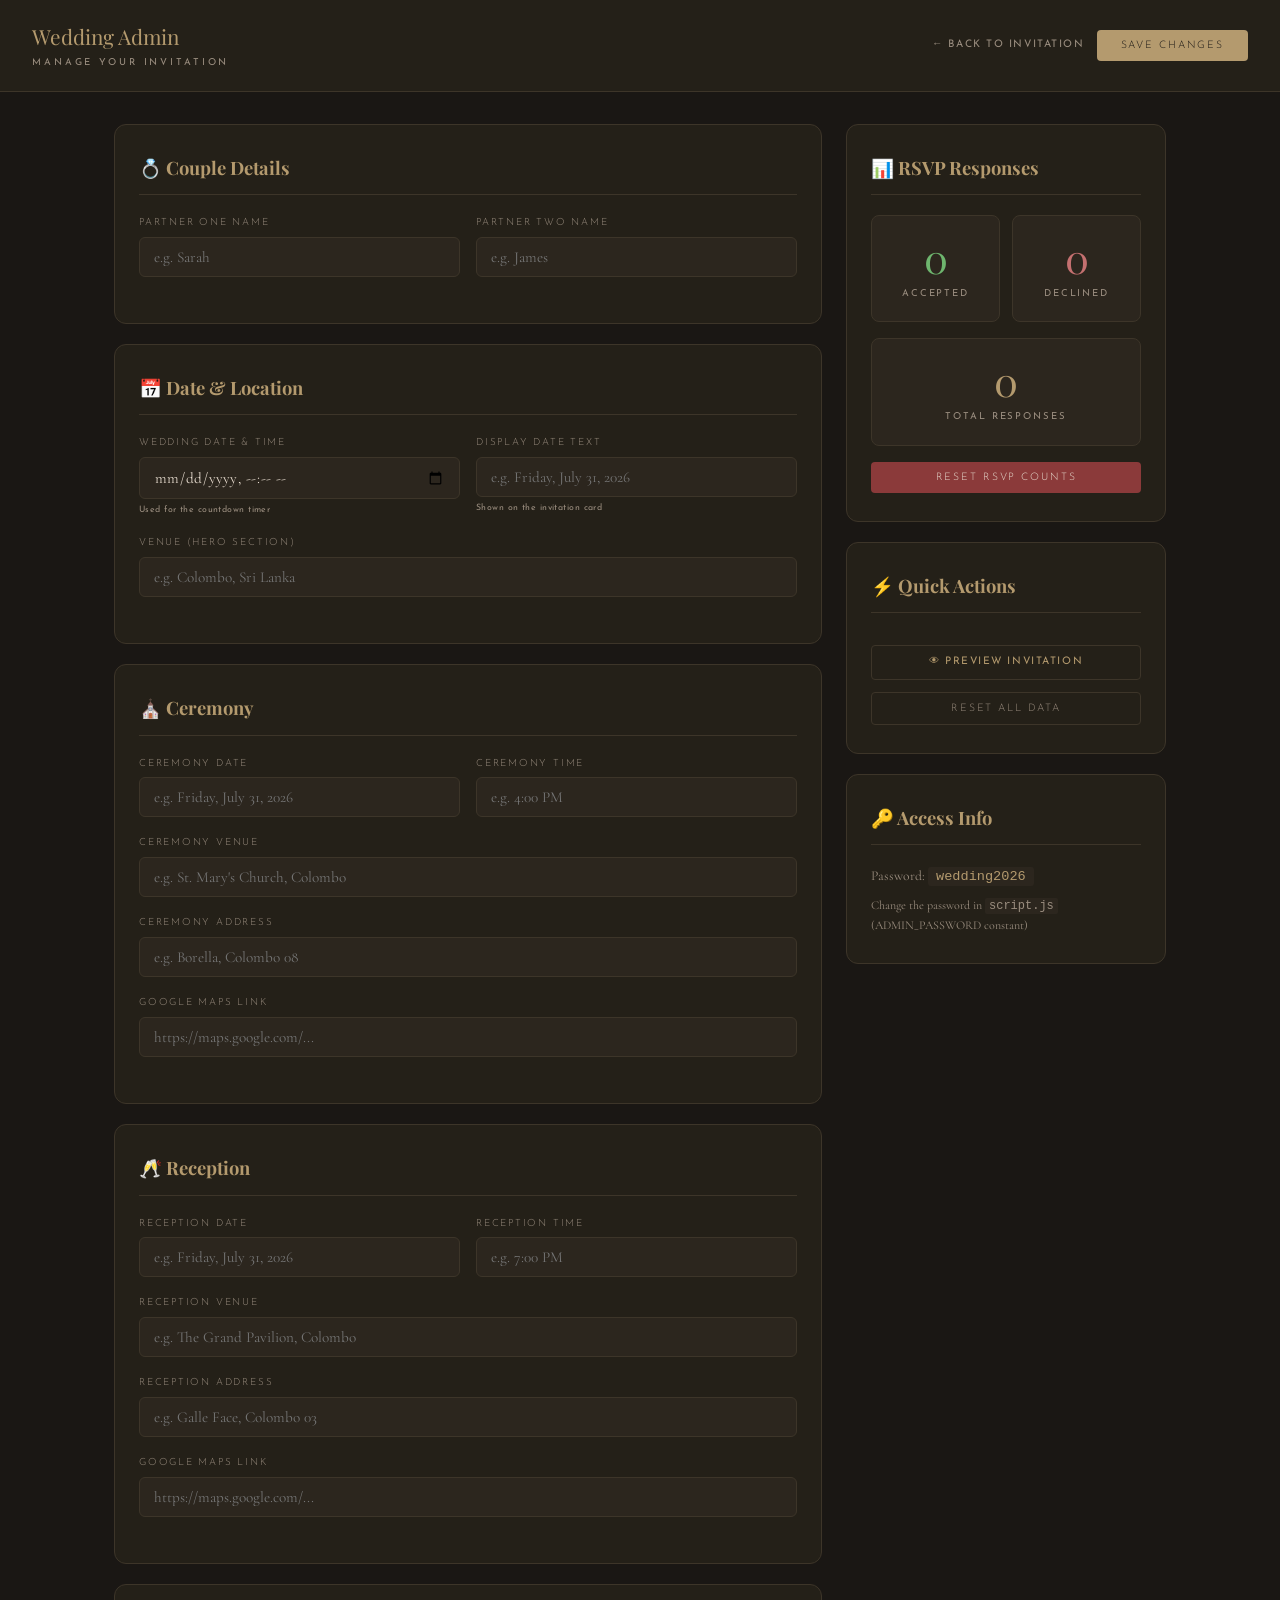
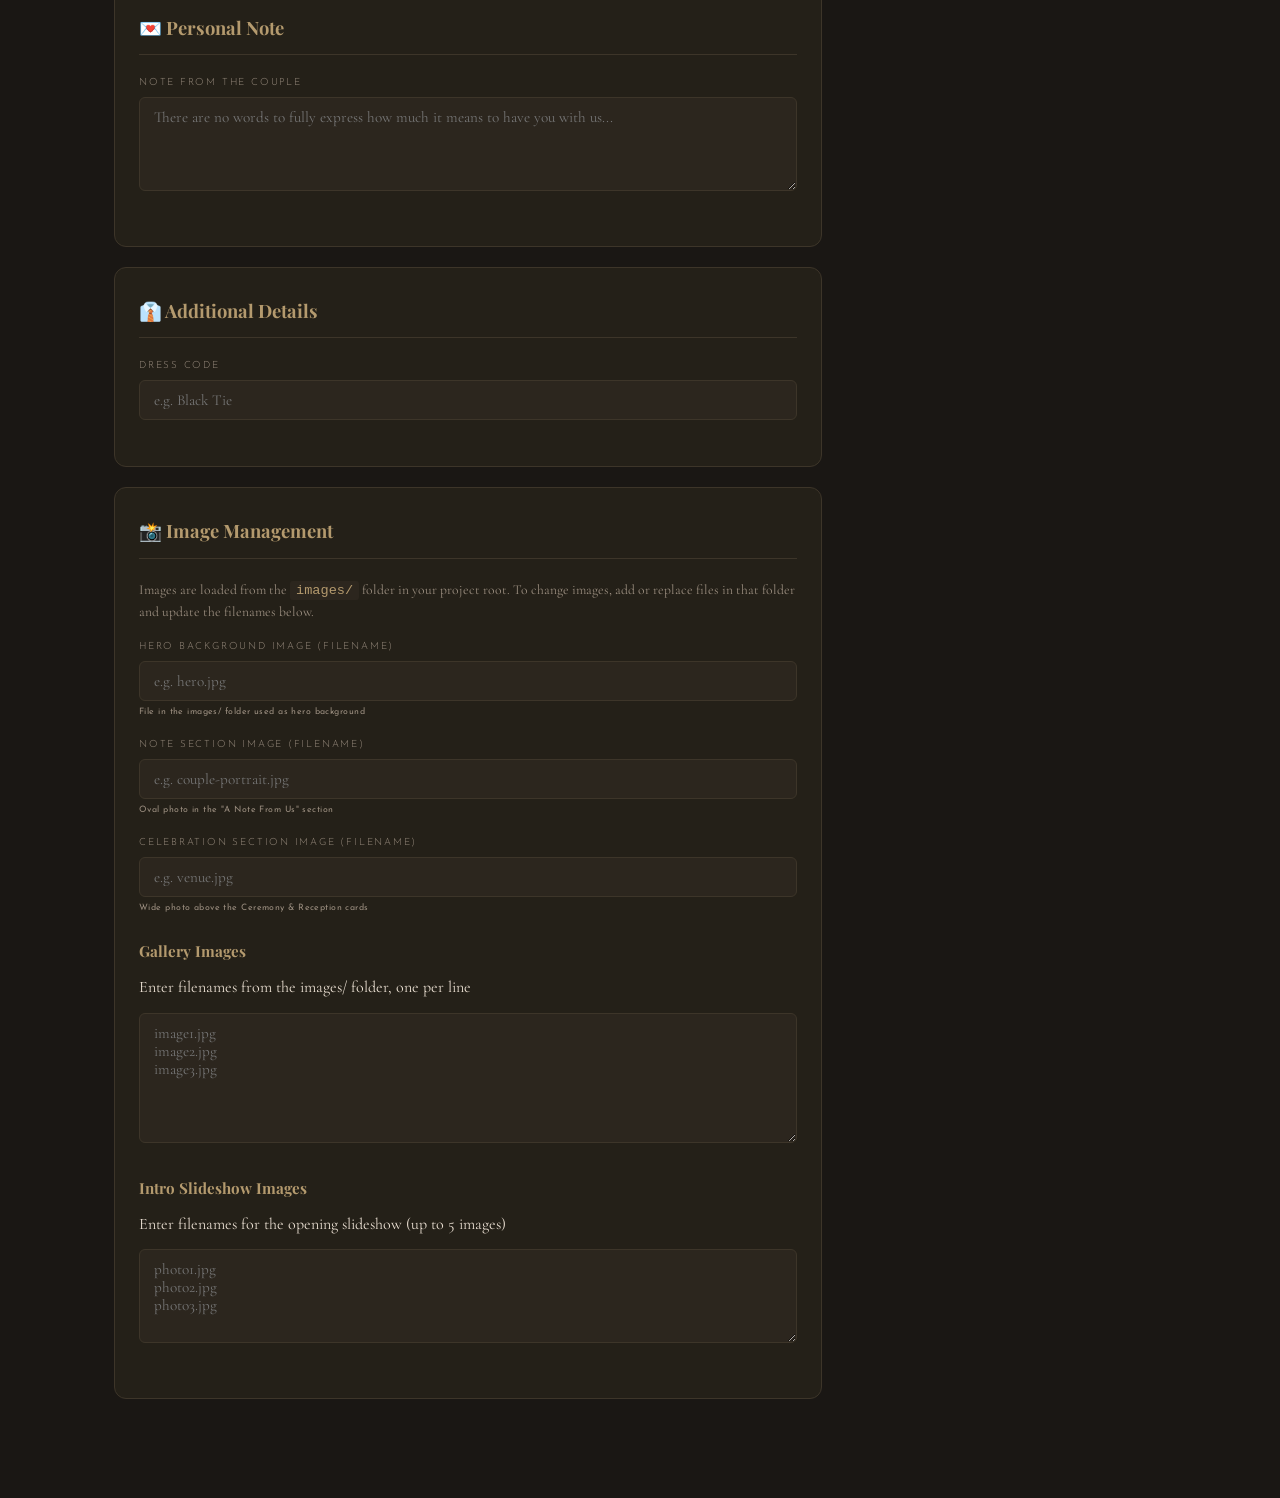
==== admin.html @ 4bf05285 "Initial commit" ====
<!DOCTYPE html>
<html lang="en">
<head>
    <meta charset="UTF-8">
    <meta name="viewport" content="width=device-width, initial-scale=1.0">
    <title>Admin Panel — Wedding Invitation</title>
    <link rel="preconnect" href="https://fonts.googleapis.com">
    <link rel="preconnect" href="https://fonts.gstatic.com" crossorigin>
    <link href="https://fonts.googleapis.com/css2?family=Cormorant+Garamond:wght@400;500;600&family=Josefin+Sans:wght@300;400&family=Playfair+Display:wght@400;500;600&display=swap" rel="stylesheet">
    <style>
        *, *::before, *::after { margin: 0; padding: 0; box-sizing: border-box; }

        :root {
            --bg: #1a1714;
            --bg-card: #242018;
            --bg-input: #2c261e;
            --border: #3d3529;
            --border-focus: #b49a6e;
            --text: #e8ddd0;
            --text-muted: #9a8d7f;
            --text-gold: #b49a6e;
            --accent: #4a3628;
            --accent-hover: #5a4638;
            --danger: #8b3a3a;
            --success: #3a6b3a;
            --font-display: 'Playfair Display', serif;
            --font-body: 'Cormorant Garamond', serif;
            --font-sans: 'Josefin Sans', sans-serif;
        }

        body {
            font-family: var(--font-body);
            background: var(--bg);
            color: var(--text);
            line-height: 1.6;
            min-height: 100vh;
        }

        /* ── Header ── */
        .admin-header {
            background: var(--bg-card);
            border-bottom: 1px solid var(--border);
            padding: 20px 32px;
            display: flex;
            justify-content: space-between;
            align-items: center;
            position: sticky;
            top: 0;
            z-index: 100;
        }

        .admin-logo {
            font-family: var(--font-display);
            font-size: 1.3rem;
            color: var(--text-gold);
        }

        .admin-logo span {
            font-family: var(--font-sans);
            font-size: 0.6rem;
            letter-spacing: 0.3em;
            text-transform: uppercase;
            color: var(--text-muted);
            display: block;
            margin-top: 2px;
        }

        .admin-actions {
            display: flex;
            gap: 12px;
            align-items: center;
        }

        .btn {
            font-family: var(--font-sans);
            font-weight: 300;
            font-size: 0.65rem;
            letter-spacing: 0.18em;
            text-transform: uppercase;
            padding: 10px 24px;
            border: none;
            border-radius: 4px;
            cursor: pointer;
            transition: all 0.3s;
        }

        .btn-primary {
            background: var(--text-gold);
            color: var(--bg);
        }

        .btn-primary:hover {
            background: #c9ad80;
            transform: translateY(-1px);
        }

        .btn-outline {
            background: transparent;
            border: 1px solid var(--border);
            color: var(--text-muted);
        }

        .btn-outline:hover {
            border-color: var(--text-gold);
            color: var(--text-gold);
        }

        .btn-danger {
            background: var(--danger);
            color: var(--text);
        }

        .btn-danger:hover {
            background: #a04444;
        }

        /* ── Layout ── */
        .admin-body {
            max-width: 1100px;
            margin: 0 auto;
            padding: 32px 24px 80px;
            display: grid;
            grid-template-columns: 1fr 320px;
            gap: 24px;
        }

        @media (max-width: 900px) {
            .admin-body { grid-template-columns: 1fr; }
        }

        /* ── Cards ── */
        .card {
            background: var(--bg-card);
            border: 1px solid var(--border);
            border-radius: 12px;
            padding: 28px 24px;
            margin-bottom: 20px;
        }

        .card-title {
            font-family: var(--font-display);
            font-size: 1.15rem;
            color: var(--text-gold);
            margin-bottom: 20px;
            padding-bottom: 12px;
            border-bottom: 1px solid var(--border);
        }

        /* ── Form ── */
        .form-row {
            display: grid;
            grid-template-columns: 1fr 1fr;
            gap: 16px;
        }

        @media (max-width: 600px) {
            .form-row { grid-template-columns: 1fr; }
        }

        .form-group {
            margin-bottom: 18px;
        }

        .form-group label {
            display: block;
            font-family: var(--font-sans);
            font-weight: 300;
            font-size: 0.62rem;
            letter-spacing: 0.18em;
            text-transform: uppercase;
            color: var(--text-muted);
            margin-bottom: 6px;
        }

        .form-group input,
        .form-group textarea,
        .form-group select {
            width: 100%;
            font-family: var(--font-body);
            font-size: 0.95rem;
            color: var(--text);
            background: var(--bg-input);
            border: 1px solid var(--border);
            border-radius: 6px;
            padding: 10px 14px;
            outline: none;
            transition: border-color 0.3s, box-shadow 0.3s;
        }

        .form-group input:focus,
        .form-group textarea:focus,
        .form-group select:focus {
            border-color: var(--border-focus);
            box-shadow: 0 0 0 3px rgba(180, 154, 110, 0.12);
        }

        .form-group textarea {
            resize: vertical;
            min-height: 80px;
        }

        .form-group .hint {
            font-family: var(--font-sans);
            font-size: 0.55rem;
            color: var(--text-muted);
            margin-top: 4px;
            letter-spacing: 0.05em;
        }

        /* ── RSVP Stats ── */
        .stats-grid {
            display: grid;
            grid-template-columns: 1fr 1fr;
            gap: 12px;
            margin-bottom: 16px;
        }

        .stat-box {
            background: var(--bg-input);
            border: 1px solid var(--border);
            border-radius: 8px;
            padding: 20px 16px;
            text-align: center;
        }

        .stat-number {
            font-family: var(--font-display);
            font-size: 2.5rem;
            color: var(--text-gold);
            line-height: 1.1;
        }

        .stat-label {
            font-family: var(--font-sans);
            font-size: 0.6rem;
            letter-spacing: 0.2em;
            text-transform: uppercase;
            color: var(--text-muted);
            margin-top: 6px;
        }

        .stat-box.accepted .stat-number { color: #6eb56e; }
        .stat-box.declined .stat-number { color: #c47070; }

        /* ── Gallery Management ── */
        .gallery-preview-grid {
            display: grid;
            grid-template-columns: repeat(auto-fill, minmax(100px, 1fr));
            gap: 8px;
            margin-top: 12px;
        }

        .gallery-preview-item {
            aspect-ratio: 1;
            border-radius: 6px;
            overflow: hidden;
            position: relative;
            border: 1px solid var(--border);
        }

        .gallery-preview-item img {
            width: 100%;
            height: 100%;
            object-fit: cover;
        }

        .gallery-preview-item .remove-btn {
            position: absolute;
            top: 4px;
            right: 4px;
            width: 20px;
            height: 20px;
            background: rgba(139, 58, 58, 0.9);
            color: white;
            border: none;
            border-radius: 50%;
            font-size: 0.65rem;
            cursor: pointer;
            display: flex;
            align-items: center;
            justify-content: center;
            opacity: 0;
            transition: opacity 0.2s;
        }

        .gallery-preview-item:hover .remove-btn {
            opacity: 1;
        }

        /* ── Toast ── */
        .toast {
            position: fixed;
            bottom: 24px;
            right: 24px;
            background: var(--bg-card);
            border: 1px solid var(--text-gold);
            border-radius: 8px;
            padding: 14px 24px;
            font-family: var(--font-body);
            font-size: 0.95rem;
            color: var(--text-gold);
            box-shadow: 0 10px 30px rgba(0, 0, 0, 0.3);
            transform: translateY(20px);
            opacity: 0;
            transition: all 0.4s;
            z-index: 200;
        }

        .toast.show {
            transform: translateY(0);
            opacity: 1;
        }

        /* ── Preview link ── */
        .preview-link {
            display: inline-flex;
            align-items: center;
            gap: 6px;
            font-family: var(--font-sans);
            font-size: 0.65rem;
            letter-spacing: 0.15em;
            text-transform: uppercase;
            color: var(--text-gold);
            text-decoration: none;
            border: 1px solid var(--border);
            border-radius: 4px;
            padding: 8px 16px;
            margin-top: 12px;
            transition: all 0.3s;
        }

        .preview-link:hover {
            border-color: var(--text-gold);
            background: rgba(180, 154, 110, 0.08);
        }

        .back-link {
            display: inline-flex;
            align-items: center;
            gap: 6px;
            color: var(--text-muted);
            text-decoration: none;
            font-family: var(--font-sans);
            font-size: 0.65rem;
            letter-spacing: 0.15em;
            text-transform: uppercase;
            transition: color 0.3s;
        }

        .back-link:hover { color: var(--text-gold); }
    </style>
</head>
<body>
    <!-- ── Header ── -->
    <header class="admin-header">
        <div>
            <div class="admin-logo">
                Wedding Admin
                <span>Manage Your Invitation</span>
            </div>
        </div>
        <div class="admin-actions">
            <a href="index.html" class="back-link">← Back to Invitation</a>
            <button class="btn btn-primary" id="btn-save" onclick="saveAllData()">Save Changes</button>
        </div>
    </header>

    <!-- ── Body ── -->
    <div class="admin-body">
        <!-- LEFT COLUMN: Forms -->
        <div class="admin-main">

            <!-- Couple Details -->
            <div class="card">
                <h2 class="card-title">💍 Couple Details</h2>
                <div class="form-row">
                    <div class="form-group">
                        <label for="a-partner1">Partner One Name</label>
                        <input type="text" id="a-partner1" placeholder="e.g. Sarah">
                    </div>
                    <div class="form-group">
                        <label for="a-partner2">Partner Two Name</label>
                        <input type="text" id="a-partner2" placeholder="e.g. James">
                    </div>
                </div>
            </div>

            <!-- Date & Location -->
            <div class="card">
                <h2 class="card-title">📅 Date & Location</h2>
                <div class="form-row">
                    <div class="form-group">
                        <label for="a-wedding-datetime">Wedding Date & Time</label>
                        <input type="datetime-local" id="a-wedding-datetime">
                        <p class="hint">Used for the countdown timer</p>
                    </div>
                    <div class="form-group">
                        <label for="a-wedding-date-display">Display Date Text</label>
                        <input type="text" id="a-wedding-date-display" placeholder="e.g. Friday, July 31, 2026">
                        <p class="hint">Shown on the invitation card</p>
                    </div>
                </div>
                <div class="form-group">
                    <label for="a-hero-venue">Venue (Hero Section)</label>
                    <input type="text" id="a-hero-venue" placeholder="e.g. Colombo, Sri Lanka">
                </div>
            </div>

            <!-- Ceremony Details -->
            <div class="card">
                <h2 class="card-title">⛪ Ceremony</h2>
                <div class="form-row">
                    <div class="form-group">
                        <label for="a-ceremony-date">Ceremony Date</label>
                        <input type="text" id="a-ceremony-date" placeholder="e.g. Friday, July 31, 2026">
                    </div>
                    <div class="form-group">
                        <label for="a-ceremony-time">Ceremony Time</label>
                        <input type="text" id="a-ceremony-time" placeholder="e.g. 4:00 PM">
                    </div>
                </div>
                <div class="form-group">
                    <label for="a-ceremony-venue">Ceremony Venue</label>
                    <input type="text" id="a-ceremony-venue" placeholder="e.g. St. Mary's Church, Colombo">
                </div>
                <div class="form-group">
                    <label for="a-ceremony-address">Ceremony Address</label>
                    <input type="text" id="a-ceremony-address" placeholder="e.g. Borella, Colombo 08">
                </div>
                <div class="form-group">
                    <label for="a-ceremony-map">Google Maps Link</label>
                    <input type="url" id="a-ceremony-map" placeholder="https://maps.google.com/...">
                </div>
            </div>

            <!-- Reception Details -->
            <div class="card">
                <h2 class="card-title">🥂 Reception</h2>
                <div class="form-row">
                    <div class="form-group">
                        <label for="a-reception-date">Reception Date</label>
                        <input type="text" id="a-reception-date" placeholder="e.g. Friday, July 31, 2026">
                    </div>
                    <div class="form-group">
                        <label for="a-reception-time">Reception Time</label>
                        <input type="text" id="a-reception-time" placeholder="e.g. 7:00 PM">
                    </div>
                </div>
                <div class="form-group">
                    <label for="a-reception-venue">Reception Venue</label>
                    <input type="text" id="a-reception-venue" placeholder="e.g. The Grand Pavilion, Colombo">
                </div>
                <div class="form-group">
                    <label for="a-reception-address">Reception Address</label>
                    <input type="text" id="a-reception-address" placeholder="e.g. Galle Face, Colombo 03">
                </div>
                <div class="form-group">
                    <label for="a-reception-map">Google Maps Link</label>
                    <input type="url" id="a-reception-map" placeholder="https://maps.google.com/...">
                </div>
            </div>

            <!-- Personal Note -->
            <div class="card">
                <h2 class="card-title">💌 Personal Note</h2>
                <div class="form-group">
                    <label for="a-note-text">Note From the Couple</label>
                    <textarea id="a-note-text" rows="4" placeholder="There are no words to fully express how much it means to have you with us..."></textarea>
                </div>
            </div>

            <!-- Dress Code & Other -->
            <div class="card">
                <h2 class="card-title">👔 Additional Details</h2>
                <div class="form-group">
                    <label for="a-dress-code">Dress Code</label>
                    <input type="text" id="a-dress-code" placeholder="e.g. Black Tie">
                </div>
            </div>

            <!-- Image Management -->
            <div class="card">
                <h2 class="card-title">📸 Image Management</h2>
                <p style="font-size: 0.85rem; color: var(--text-muted); margin-bottom: 16px;">
                    Images are loaded from the <code style="color: var(--text-gold); background: var(--bg-input); padding: 2px 6px; border-radius: 3px;">images/</code> folder in your project root. To change images, add or replace files in that folder and update the filenames below.
                </p>

                <div class="form-group">
                    <label for="a-hero-image">Hero Background Image (filename)</label>
                    <input type="text" id="a-hero-image" placeholder="e.g. hero.jpg">
                    <p class="hint">File in the images/ folder used as hero background</p>
                </div>
                <div class="form-group">
                    <label for="a-note-image">Note Section Image (filename)</label>
                    <input type="text" id="a-note-image" placeholder="e.g. couple-portrait.jpg">
                    <p class="hint">Oval photo in the "A Note From Us" section</p>
                </div>
                <div class="form-group">
                    <label for="a-celebration-image">Celebration Section Image (filename)</label>
                    <input type="text" id="a-celebration-image" placeholder="e.g. venue.jpg">
                    <p class="hint">Wide photo above the Ceremony & Reception cards</p>
                </div>

                <h3 style="font-family: var(--font-display); font-size: 0.95rem; color: var(--text-gold); margin: 24px 0 12px;">Gallery Images</h3>
                <p class="hint" style="margin-bottom: 12px;">Enter filenames from the images/ folder, one per line</p>
                <div class="form-group">
                    <textarea id="a-gallery-images" rows="6" placeholder="image1.jpg&#10;image2.jpg&#10;image3.jpg"></textarea>
                </div>

                <h3 style="font-family: var(--font-display); font-size: 0.95rem; color: var(--text-gold); margin: 24px 0 12px;">Intro Slideshow Images</h3>
                <p class="hint" style="margin-bottom: 12px;">Enter filenames for the opening slideshow (up to 5 images)</p>
                <div class="form-group">
                    <textarea id="a-intro-images" rows="4" placeholder="photo1.jpg&#10;photo2.jpg&#10;photo3.jpg"></textarea>
                </div>
            </div>
        </div>

        <!-- RIGHT COLUMN: Stats & Quick Actions -->
        <div class="admin-sidebar">
            <!-- RSVP Stats -->
            <div class="card">
                <h2 class="card-title">📊 RSVP Responses</h2>
                <div class="stats-grid">
                    <div class="stat-box accepted">
                        <div class="stat-number" id="stat-accepted">0</div>
                        <div class="stat-label">Accepted</div>
                    </div>
                    <div class="stat-box declined">
                        <div class="stat-number" id="stat-declined">0</div>
                        <div class="stat-label">Declined</div>
                    </div>
                </div>
                <div class="stat-box" style="margin-bottom: 16px;">
                    <div class="stat-number" id="stat-total">0</div>
                    <div class="stat-label">Total Responses</div>
                </div>
                <button class="btn btn-danger" style="width: 100%;" onclick="resetRSVP()">Reset RSVP Counts</button>
            </div>

            <!-- Quick Actions -->
            <div class="card">
                <h2 class="card-title">⚡ Quick Actions</h2>
                <a href="index.html" class="preview-link" style="width: 100%; justify-content: center;">
                    👁 Preview Invitation
                </a>
                <br>
                <button class="btn btn-outline" style="width: 100%; margin-top: 12px;" onclick="resetAllData()">Reset All Data</button>
            </div>

            <!-- Admin Password -->
            <div class="card">
                <h2 class="card-title">🔑 Access Info</h2>
                <p style="font-size: 0.85rem; color: var(--text-muted);">
                    Password: <code style="color: var(--text-gold); background: var(--bg-input); padding: 2px 8px; border-radius: 3px;">wedding2026</code>
                </p>
                <p style="font-size: 0.75rem; color: var(--text-muted); margin-top: 8px;">
                    Change the password in <code style="background: var(--bg-input); padding: 1px 4px; border-radius: 2px;">script.js</code> (ADMIN_PASSWORD constant)
                </p>
            </div>
        </div>
    </div>

    <!-- Toast -->
    <div class="toast" id="toast">Changes saved successfully!</div>

    <script>
        const STORAGE_KEY_DATA = 'wedding_admin_data';
        const STORAGE_KEY_RSVP = 'wedding_rsvp_counts';

        // Field mapping: formId → data key
        const FIELD_MAP = {
            'a-partner1': 'partner1',
            'a-partner2': 'partner2',
            'a-wedding-datetime': 'weddingDateTime',
            'a-wedding-date-display': 'weddingDateDisplay',
            'a-hero-venue': 'heroVenue',
            'a-ceremony-date': 'ceremonyDate',
            'a-ceremony-time': 'ceremonyTime',
            'a-ceremony-venue': 'ceremonyVenue',
            'a-ceremony-address': 'ceremonyAddress',
            'a-ceremony-map': 'ceremonyMapLink',
            'a-reception-date': 'receptionDate',
            'a-reception-time': 'receptionTime',
            'a-reception-venue': 'receptionVenue',
            'a-reception-address': 'receptionAddress',
            'a-reception-map': 'receptionMapLink',
            'a-note-text': 'noteText',
            'a-dress-code': 'dressCode',
            'a-hero-image': 'heroImage',
            'a-note-image': 'noteImage',
            'a-celebration-image': 'celebrationImage',
        };

        // Load existing data on page load
        document.addEventListener('DOMContentLoaded', () => {
            loadFormData();
            loadRSVPStats();
        });

        function getStoredData() {
            try { return JSON.parse(localStorage.getItem(STORAGE_KEY_DATA)) || {}; }
            catch { return {}; }
        }

        function loadFormData() {
            const data = getStoredData();

            // Populate text fields
            Object.entries(FIELD_MAP).forEach(([formId, key]) => {
                const el = document.getElementById(formId);
                if (el && data[key]) el.value = data[key];
            });

            // Gallery images
            if (data.galleryImages && data.galleryImages.length) {
                document.getElementById('a-gallery-images').value = data.galleryImages.join('\n');
            }

            // Intro images
            if (data.introImages && data.introImages.length) {
                document.getElementById('a-intro-images').value = data.introImages.join('\n');
            }
        }

        function saveAllData() {
            const data = {};

            // Collect text fields
            Object.entries(FIELD_MAP).forEach(([formId, key]) => {
                const el = document.getElementById(formId);
                if (el && el.value.trim()) data[key] = el.value.trim();
            });

            // Gallery images
            const galleryText = document.getElementById('a-gallery-images').value.trim();
            if (galleryText) {
                data.galleryImages = galleryText.split('\n').map(s => s.trim()).filter(Boolean);
            }

            // Intro images
            const introText = document.getElementById('a-intro-images').value.trim();
            if (introText) {
                data.introImages = introText.split('\n').map(s => s.trim()).filter(Boolean);
            }

            localStorage.setItem(STORAGE_KEY_DATA, JSON.stringify(data));
            showToast('Changes saved successfully!');
        }

        function loadRSVPStats() {
            try {
                const counts = JSON.parse(localStorage.getItem(STORAGE_KEY_RSVP)) || { accepted: 0, declined: 0 };
                document.getElementById('stat-accepted').textContent = counts.accepted;
                document.getElementById('stat-declined').textContent = counts.declined;
                document.getElementById('stat-total').textContent = counts.accepted + counts.declined;
            } catch {
                document.getElementById('stat-accepted').textContent = '0';
                document.getElementById('stat-declined').textContent = '0';
                document.getElementById('stat-total').textContent = '0';
            }
        }

        function resetRSVP() {
            if (confirm('Reset all RSVP counts to zero? This cannot be undone.')) {
                localStorage.setItem(STORAGE_KEY_RSVP, JSON.stringify({ accepted: 0, declined: 0 }));
                loadRSVPStats();
                showToast('RSVP counts reset.');
            }
        }

        function resetAllData() {
            if (confirm('Reset ALL admin data? This will clear all saved information.')) {
                localStorage.removeItem(STORAGE_KEY_DATA);
                location.reload();
            }
        }

        function showToast(message) {
            const toast = document.getElementById('toast');
            toast.textContent = message;
            toast.classList.add('show');
            setTimeout(() => toast.classList.remove('show'), 3000);
        }
    </script>
</body>
</html>
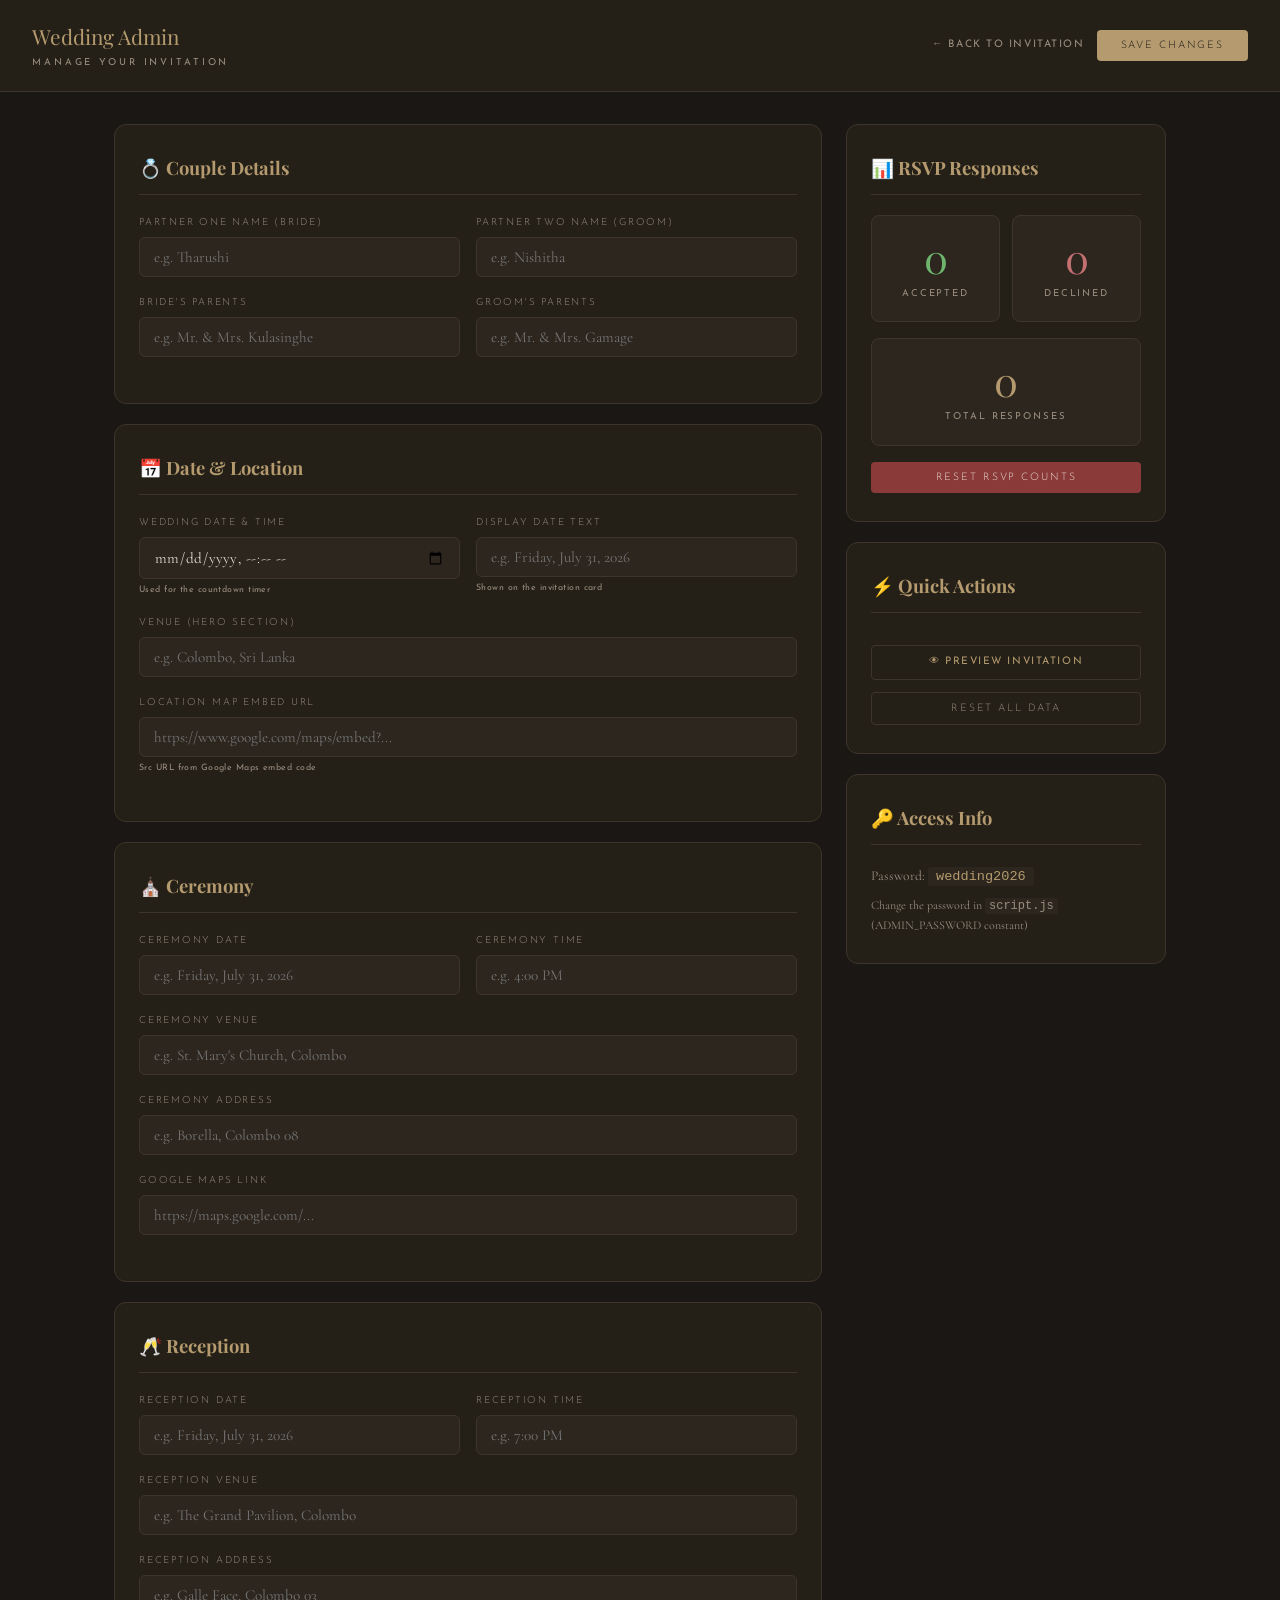
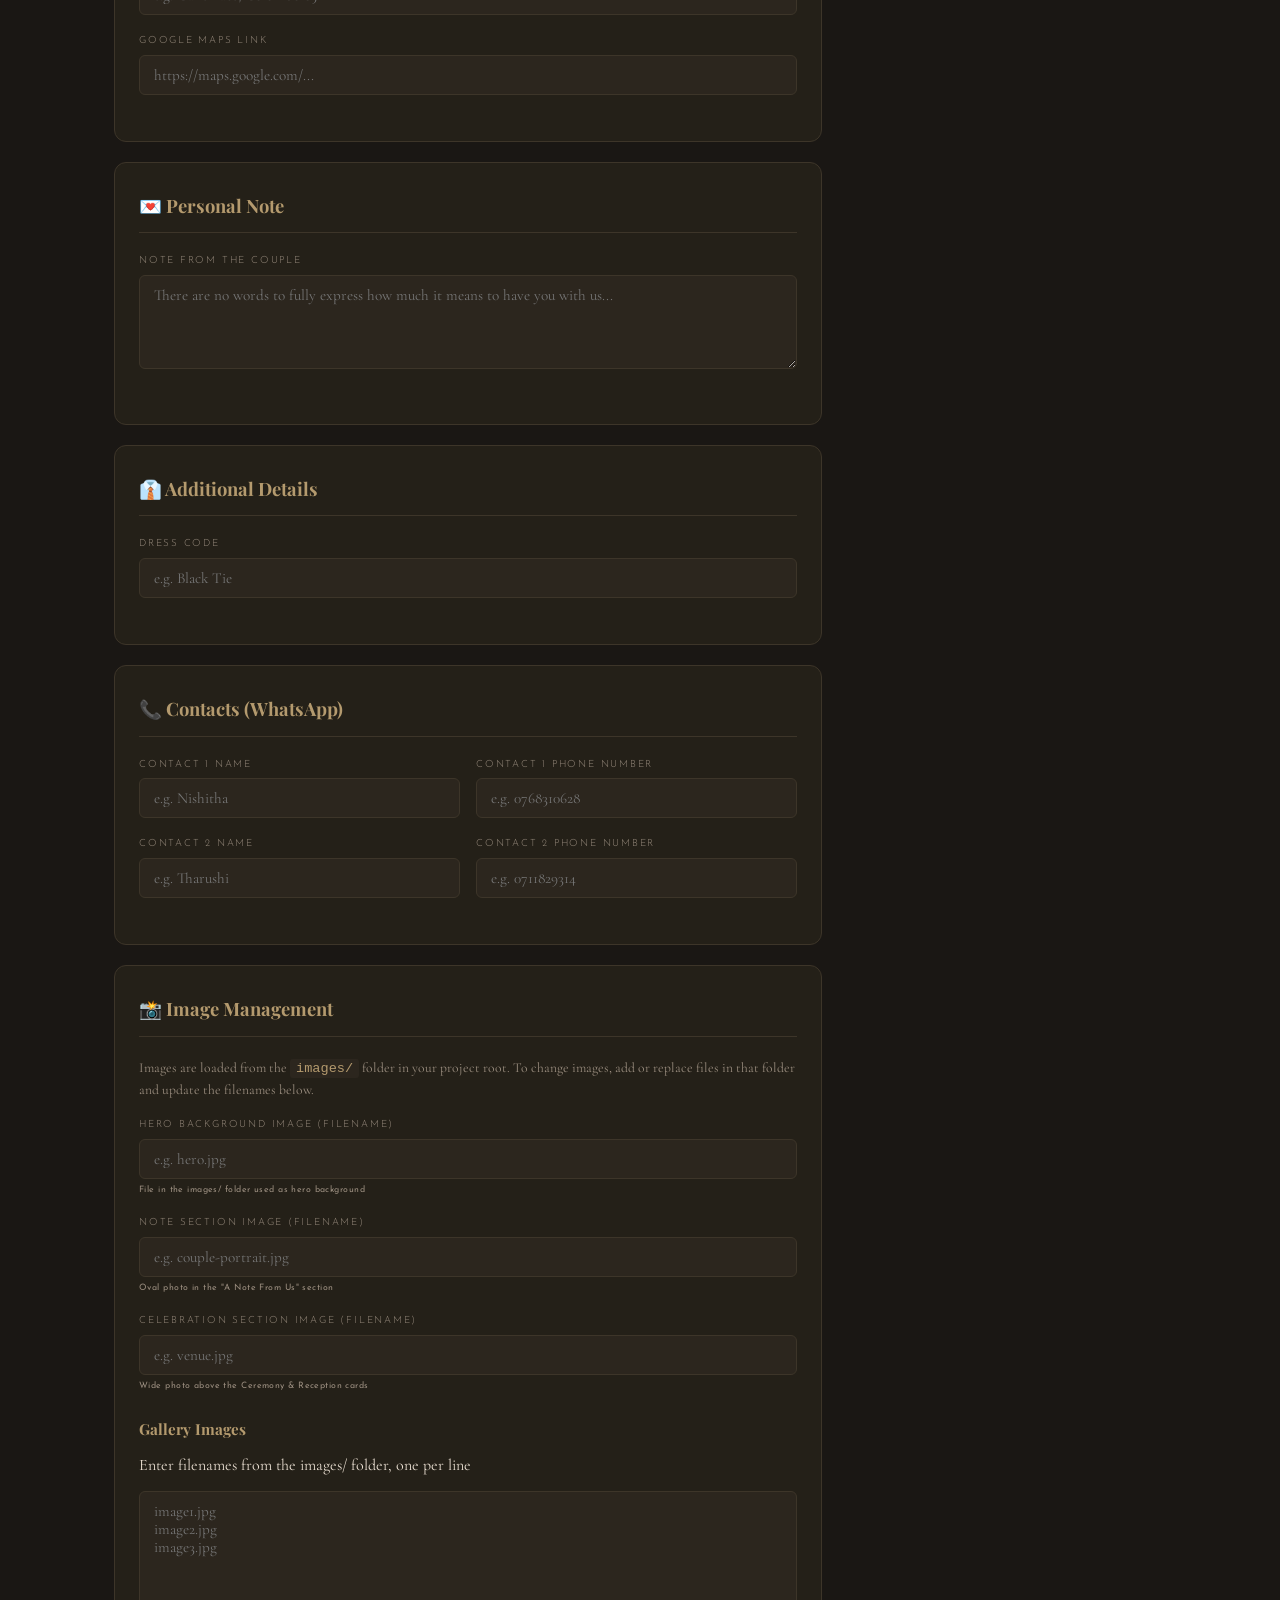
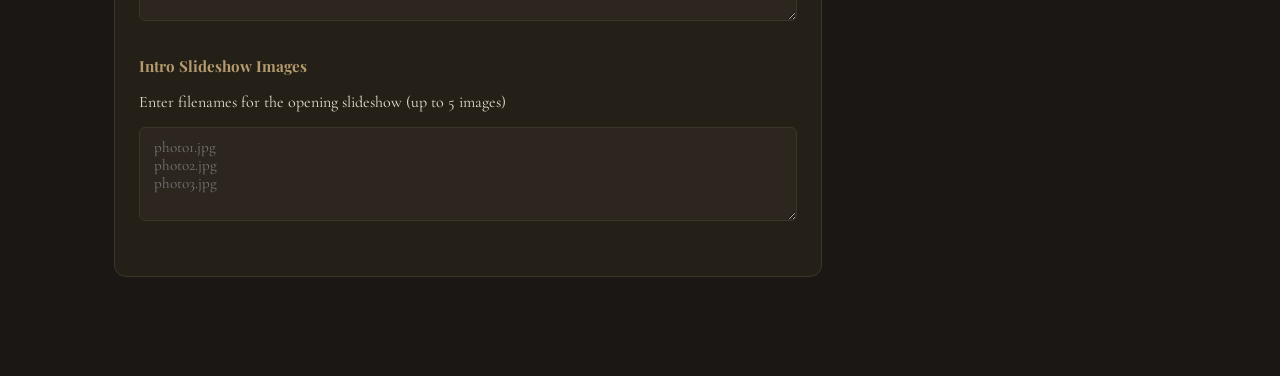
==== commit e09f6e2f: "Update wedding invitation website" ====
--- a/admin.html
+++ b/admin.html
@@ -375,12 +375,22 @@
                 <h2 class="card-title">💍 Couple Details</h2>
                 <div class="form-row">
                     <div class="form-group">
-                        <label for="a-partner1">Partner One Name</label>
-                        <input type="text" id="a-partner1" placeholder="e.g. Sarah">
-                    </div>
-                    <div class="form-group">
-                        <label for="a-partner2">Partner Two Name</label>
-                        <input type="text" id="a-partner2" placeholder="e.g. James">
+                        <label for="a-partner1">Partner One Name (Bride)</label>
+                        <input type="text" id="a-partner1" placeholder="e.g. Tharushi">
+                    </div>
+                    <div class="form-group">
+                        <label for="a-partner2">Partner Two Name (Groom)</label>
+                        <input type="text" id="a-partner2" placeholder="e.g. Nishitha">
+                    </div>
+                </div>
+                <div class="form-row">
+                    <div class="form-group">
+                        <label for="a-bride-parents">Bride's Parents</label>
+                        <input type="text" id="a-bride-parents" placeholder="e.g. Mr. & Mrs. Kulasinghe">
+                    </div>
+                    <div class="form-group">
+                        <label for="a-groom-parents">Groom's Parents</label>
+                        <input type="text" id="a-groom-parents" placeholder="e.g. Mr. & Mrs. Gamage">
                     </div>
                 </div>
             </div>
@@ -404,6 +414,11 @@
                     <label for="a-hero-venue">Venue (Hero Section)</label>
                     <input type="text" id="a-hero-venue" placeholder="e.g. Colombo, Sri Lanka">
                 </div>
+                <div class="form-group">
+                    <label for="a-map-embed">Location Map Embed URL</label>
+                    <input type="url" id="a-map-embed" placeholder="https://www.google.com/maps/embed?...">
+                    <p class="hint">Src URL from Google Maps embed code</p>
+                </div>
             </div>
 
             <!-- Ceremony Details -->
@@ -475,6 +490,31 @@
                 <div class="form-group">
                     <label for="a-dress-code">Dress Code</label>
                     <input type="text" id="a-dress-code" placeholder="e.g. Black Tie">
+                </div>
+            </div>
+
+            <!-- Contact Details -->
+            <div class="card">
+                <h2 class="card-title">📞 Contacts (WhatsApp)</h2>
+                <div class="form-row">
+                    <div class="form-group">
+                        <label for="a-contact1-name">Contact 1 Name</label>
+                        <input type="text" id="a-contact1-name" placeholder="e.g. Nishitha">
+                    </div>
+                    <div class="form-group">
+                        <label for="a-contact1-phone">Contact 1 Phone Number</label>
+                        <input type="text" id="a-contact1-phone" placeholder="e.g. 0768310628">
+                    </div>
+                </div>
+                <div class="form-row">
+                    <div class="form-group">
+                        <label for="a-contact2-name">Contact 2 Name</label>
+                        <input type="text" id="a-contact2-name" placeholder="e.g. Tharushi">
+                    </div>
+                    <div class="form-group">
+                        <label for="a-contact2-phone">Contact 2 Phone Number</label>
+                        <input type="text" id="a-contact2-phone" placeholder="e.g. 0711829314">
+                    </div>
                 </div>
             </div>
 
@@ -589,6 +629,13 @@
             'a-hero-image': 'heroImage',
             'a-note-image': 'noteImage',
             'a-celebration-image': 'celebrationImage',
+            'a-bride-parents': 'brideParents',
+            'a-groom-parents': 'groomParents',
+            'a-map-embed': 'mapEmbedUrl',
+            'a-contact1-name': 'contact1Name',
+            'a-contact1-phone': 'contact1Phone',
+            'a-contact2-name': 'contact2Name',
+            'a-contact2-phone': 'contact2Phone',
         };
 
         // Load existing data on page load
